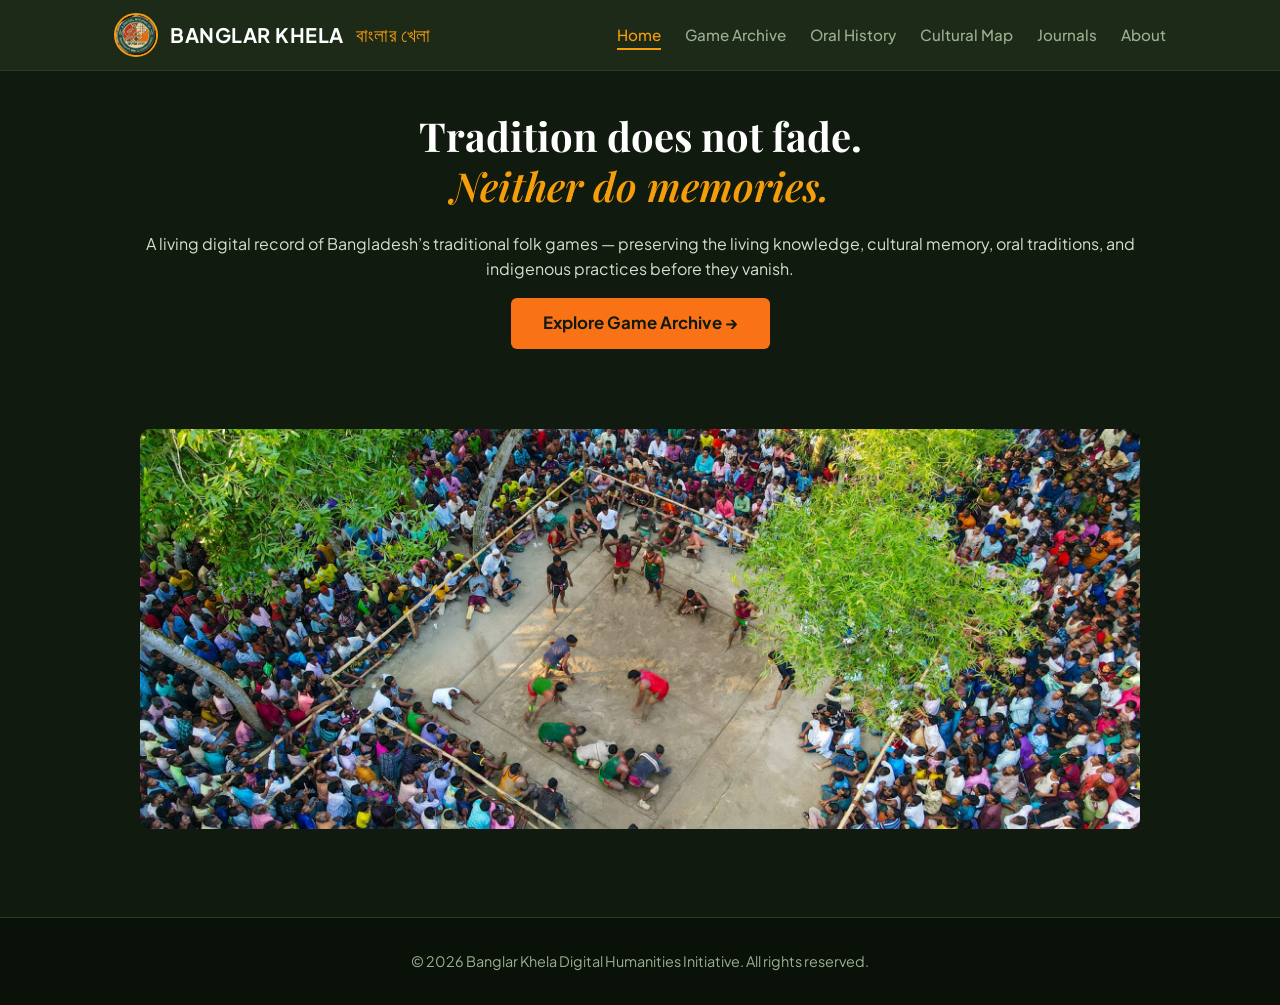
==== index.html @ e22b5107 "Add files via upload" ====
<!DOCTYPE html>
<html lang="en">
<head>
  <meta charset="UTF-8">
  <meta name="viewport" content="width=device-width, initial-scale=1.0">
  <title>Banglar Khela | Traditional Folk Games of Bangladesh</title>
  <link rel="stylesheet" href="style.css">
  <link rel="preconnect" href="https://fonts.googleapis.com">
  <link rel="preconnect" href="https://fonts.gstatic.com" crossorigin>
  <link href="https://fonts.googleapis.com/css2?family=Playfair+Display:ital,wght@0,600;0,700;1,600;1,700&family=Plus+Jakarta+Sans:wght@400;500;600;700&display=swap" rel="stylesheet">
</head>
<body>

  <!-- HEADER NAVBAR -->
  <header>
    <div class="container nav-container">
      <a href="index.html" class="brand-logo">
        <img src="logo.png" alt="Banglar Khela Logo" class="site-logo">
        <div class="brand-title">BANGLAR KHELA <span class="bengali">বাংলার খেলা</span></div>
      </a>
      <nav>
        <ul class="nav-links">
          <li><a href="index.html" class="active">Home</a></li>
          <li><a href="archive.html">Game Archive</a></li>
          <li><a href="oral-history.html">Oral History</a></li>
          <li><a href="cultural-map.html">Cultural Map</a></li>
          <li><a href="journals.html">Journals</a></li>
          <li><a href="about.html">About</a></li>
        </ul>
      </nav>
    </div>
  </header>

  <!-- HERO SECTION -->
  <main class="container hero-container">
    
    <!-- Intro Text Container -->
    <section class="hero-intro-card">
      <h1 class="hero-title">
        Tradition does not fade. <br>
        <span class="hero-title-italic">Neither do memories.</span>
      </h1>
      
      <p class="hero-subtitle">
        A living digital record of Bangladesh’s traditional folk games — preserving the living knowledge, cultural memory, oral traditions, and indigenous practices before they vanish.
      </p>
      
      <div class="explore-btn-wrap">
        <a href="archive.html" class="btn-primary">Explore Game Archive &rarr;</a>
      </div>
    </section>

    <!-- Featured Image Showcase -->
    <section class="hero-media-card">
      <div class="image-frame">
        <img src="hero-hadudu.jpg" alt="Traditional Game Match in Bangladesh" class="main-featured-image">
      </div>
    </section>

  </main>

  <!-- FOOTER -->
  <footer>
    <div class="container">
      &copy; 2026 Banglar Khela Digital Humanities Initiative. All rights reserved.
    </div>
  </footer>

</body>
</html>
---- style.css ----
/* ==========================================================================
   1. RESET & CSS VARIABLES (RICH DARK OLIVE THEME)
   ========================================================================== */

:root {
  /* Rich Dark Olive Color Palette */
  --bg-body: #111a0e;         /* Deepest Dark Olive Base */
  --bg-card: #1c2a17;         /* Elevated Dark Olive Cards & Header */
  --bg-darker: #0a1108;       /* Darkest Olive for Tables, Inputs & Footer */
  --border-color: #2a3d22;    /* Subtle Olive Border */
  --border-hover: #f59e0b;    /* Warm Gold Border Hover */
  
  /* Legacy/Compatibility Color Mappings */
  --bg-dark: var(--bg-body);
  --header-bg: var(--bg-card);
  --card-bg: var(--bg-card);
  --card-border: var(--border-color);

  /* Text Colors */
  --text-main: #d4e0ce;       /* Light olive sage text */
  --text-white: #ffffff;      /* High contrast white headings */
  --text-muted: #9bb091;      /* Muted sage-gray text */
  
  /* Accent Colors */
  --accent-gold: #f59e0b;     /* Warm Gold Accent */
  --gold-accent: #f59e0b;     /* Gold Accent Mapping */
  --gold-title: #e59836;      /* Title Gold Accent */
  --accent-orange: #f97316;   /* Vibrant Warm Orange */
  --accent-orange-hover: #ea580c;
  --accent-emerald: #10b981;  /* Fresh Emerald Accent */
  
  /* Badge Accent Colors */
  --green-badge: #2ecc71;
  --blue-badge: #3498db;
  --purple-badge: #9b59b6;
  --red-badge: #e74c3c;

  /* Spacing & Radii */
  --border-radius-sm: 6px;
  --border-radius-md: 10px;
  --border-radius-lg: 12px;
  --box-shadow: 0 4px 20px rgba(0, 0, 0, 0.4);
}

* {
  box-sizing: border-box;
  margin: 0;
  padding: 0;
}

body {
  background-color: var(--bg-body);
  color: var(--text-main);
  font-family: 'Plus Jakarta Sans', system-ui, -apple-system, sans-serif;
  line-height: 1.6;
}

.container {
  max-width: 1100px;
  margin: 0 auto;
  padding: 0 1.5rem;
}

.hero-container,
.content-wrapper {
  text-align: center;
}

/* ==========================================================================
   2. HEADER & NAVIGATION LAYOUT
   ========================================================================== */

header, .site-header {
  background-color: var(--bg-card);
  backdrop-filter: blur(10px);
  border-bottom: 1px solid var(--border-color);
  position: sticky;
  top: 0;
  z-index: 1000;
  padding: 0.8rem 0;
}

.nav-container {
  display: flex;
  justify-content: space-between;
  align-items: center;
  max-width: 1100px;
  margin: 0 auto;
  padding: 0 1.5rem;
}

/* Brand Section: Circular Logo + English & Bengali Title */
.brand-logo {
  display: flex;
  align-items: center;
  gap: 12px;
  text-decoration: none;
  font-size: 1.25rem;
  font-weight: 700;
  color: var(--text-white);
}

.brand-logo span {
  color: var(--accent-gold);
  margin-left: 4px;
}

/* Perfect Circle Logo Rule */
.site-logo,
.brand-logo img,
header img {
  width: 44px !important;
  height: 44px !important;
  border-radius: 50% !important;
  object-fit: cover !important;
  object-position: center;
  border: 2px solid var(--accent-gold) !important;
  flex-shrink: 0;
}

/* Title Styling */
.brand-title {
  color: var(--text-white);
  font-size: 1.25rem;
  font-weight: 700;
  letter-spacing: 0.5px;
  display: flex;
  align-items: center;
  gap: 8px;
}

.brand-title .bengali,
.bengali-title {
  color: var(--accent-gold);
  font-weight: 500;
  font-size: 1.2rem;
}

/* Navigation Links */
.nav-links, .nav-menu {
  display: flex;
  list-style: none;
  gap: 1.5rem;
  align-items: center;
  margin: 0;
  padding: 0;
}

.nav-links a, .nav-menu a {
  color: var(--text-muted);
  text-decoration: none;
  font-size: 0.95rem;
  font-weight: 500;
  transition: color 0.2s ease;
  padding-bottom: 4px;
}

.nav-links a:hover,
.nav-links a.active,
.nav-menu a:hover,
.nav-menu a.active {
  color: var(--accent-gold);
  border-bottom: 2px solid var(--accent-gold);
}

.header-title {
  text-align: center;
  margin-top: 15px;
  padding-bottom: 10px;
}

.header-title h1 {
  color: var(--gold-title);
  font-size: 2.2rem;
  margin-bottom: 6px;
}

.header-title p, .subtitle {
  color: var(--text-muted);
  font-size: 0.95rem;
}

/* ==========================================================================
   3. HEADINGS & GENERAL TYPOGRAPHY
   ========================================================================== */

h1, h2, h3 {
  color: var(--text-white);
  font-family: 'Playfair Display', Georgia, serif;
}

h1, .page-title {
  color: var(--accent-gold);
  font-size: 2.2rem;
  margin-bottom: 1rem;
  text-align: center;
}

p {
  margin-bottom: 1rem;
  color: var(--text-main);
}

/* ==========================================================================
   4. GAME ARCHIVE TABLE & FILTERS
   ========================================================================== */

.archive-container, section {
  padding: 2.5rem 0;
}

.archive-table, table {
  width: 100%;
  border-collapse: separate;
  border-spacing: 0;
  background-color: var(--bg-darker);
  border: 1px solid var(--border-color);
  border-radius: 8px;
  overflow: hidden;
  margin-top: 1.5rem;
  text-align: left;
}

.archive-table th, table th {
  color: var(--accent-gold);
  background-color: var(--bg-card);
  padding: 12px 16px;
  border-bottom: 1px solid var(--border-color);
  font-size: 0.95rem;
  font-weight: 600;
}

.archive-table td, table td {
  padding: 14px 16px;
  border-bottom: 1px solid var(--border-color);
  color: var(--text-white);
  font-size: 0.95rem;
}

.archive-table tr:hover {
  background-color: rgba(42, 61, 34, 0.5);
}

/* Category Filter Buttons */
.filter-tabs, .filter-buttons {
  display: flex;
  gap: 10px;
  margin-bottom: 1.5rem;
  flex-wrap: wrap;
}

.filter-btn, .tab-btn {
  background: var(--bg-card);
  border: 1px solid var(--border-color);
  color: var(--text-main);
  padding: 8px 16px;
  border-radius: 6px;
  cursor: pointer;
  font-size: 0.9rem;
  transition: all 0.2s ease;
}

.filter-btn.active, .filter-btn:hover,
.tab-btn.active, .tab-btn:hover {
  background: var(--accent-gold);
  color: var(--bg-body);
  border-color: var(--accent-gold);
  font-weight: 600;
}

/* ==========================================================================
   5. GENERAL CARDS & HERO SECTION
   ========================================================================== */

.card-grid {
  display: grid;
  grid-template-columns: repeat(auto-fit, minmax(300px, 1fr));
  gap: 1.5rem;
  margin-top: 2rem;
}

.card {
  background-color: var(--bg-card);
  border: 1px solid var(--border-color);
  border-radius: var(--border-radius-md);
  padding: 1.5rem;
  margin-bottom: 1.5rem;
  transition: transform 0.2s ease, border-color 0.2s ease;
  box-shadow: var(--box-shadow);
}

.card:hover {
  transform: translateY(-4px);
  border-color: var(--accent-gold);
}

.card h3, .card-title {
  color: var(--gold-title);
  font-size: 1.35rem;
  margin-bottom: 0.5rem;
}

a.view-link, .card a {
  color: var(--accent-gold);
  text-decoration: none;
  font-weight: 500;
}

a.view-link:hover {
  text-decoration: underline;
}

.btn-primary {
  display: inline-block;
  background-color: var(--accent-orange);
  color: var(--bg-body);
  padding: 0.75rem 2rem;
  border-radius: 6px;
  font-weight: 700;
  font-size: 1.05rem;
  text-decoration: none;
  transition: all 0.3s ease;
}

.btn-primary:hover {
  background-color: var(--accent-orange-hover);
  transform: translateY(-2px);
}

.main-featured-image {
  width: 100%;
  max-width: 1000px;
  height: 400px;
  object-fit: cover;
  border-radius: 10px;
  display: block;
  margin: 0 auto;
}

.hero-title {
  font-family: 'Playfair Display', Georgia, serif;
  font-size: 2.5rem;
  font-weight: 700;
  color: var(--text-white);
  margin-bottom: 1.25rem;
  line-height: 1.25;
}

.hero-title-italic {
  font-style: italic;
  color: var(--accent-gold);
  font-weight: 600;
}

/* ==========================================================================
   6. DOSSIER PAGE STYLES (game-detail.html)
   ========================================================================== */

.dossier-container {
  max-width: 900px;
  margin: 0 auto;
  padding: 2.5rem 1.5rem 5rem;
}

.back-link {
  display: inline-block;
  color: var(--accent-gold);
  text-decoration: none;
  font-weight: 600;
  font-size: 0.9rem;
  margin-bottom: 1.5rem;
  transition: color 0.2s ease;
}

.back-link:hover {
  color: var(--accent-orange);
}

.dossier-header-box {
  background-color: var(--bg-card);
  border: 1px solid var(--border-color);
  border-left: 5px solid var(--accent-gold);
  border-radius: var(--border-radius-lg);
  padding: 2rem;
  margin-bottom: 2rem;
  text-align: center;
  box-shadow: var(--box-shadow);
}

.dossier-title {
  font-family: 'Playfair Display', Georgia, serif;
  font-size: 2.5rem;
  color: var(--accent-gold);
  margin-bottom: 0.75rem;
}

.dossier-tagline {
  font-size: 1.1rem;
  color: var(--text-main);
  max-width: 750px;
  margin: 0 auto;
  line-height: 1.6;
}

.meta-grid {
  display: grid;
  grid-template-columns: repeat(auto-fit, minmax(260px, 1fr));
  gap: 1.25rem;
  margin-bottom: 2rem;
}

.meta-card {
  background-color: var(--bg-card);
  border: 1px solid var(--border-color);
  border-top: 3px solid var(--accent-orange);
  padding: 1.25rem 1.5rem;
  border-radius: 10px;
  display: flex;
  flex-direction: column;
  gap: 0.5rem;
  box-shadow: 0 2px 10px rgba(0, 0, 0, 0.3);
}

.meta-label {
  font-size: 0.75rem;
  text-transform: uppercase;
  letter-spacing: 0.08em;
  color: var(--accent-gold);
  font-weight: 700;
}

.meta-value {
  font-size: 0.98rem;
  color: var(--text-white);
  font-weight: 600;
  line-height: 1.4;
}

.dossier-box {
  background-color: var(--bg-card);
  border: 1px solid var(--border-color);
  border-radius: var(--border-radius-lg);
  padding: 2rem;
  margin-bottom: 2rem;
  box-shadow: var(--box-shadow);
}

.box-title {
  font-family: 'Playfair Display', Georgia, serif;
  font-size: 1.6rem;
  color: var(--accent-gold);
  margin-bottom: 1.25rem;
  padding-bottom: 0.5rem;
  border-bottom: 2px solid var(--border-color);
}

.subsection-title {
  font-size: 1.15rem;
  color: var(--text-white);
  margin: 1.5rem 0 1rem 0;
  font-weight: 600;
}

.dossier-text {
  color: var(--text-main);
  line-height: 1.8;
  font-size: 1rem;
  margin-bottom: 1rem;
}

.dossier-text:last-child {
  margin-bottom: 0;
}

.dossier-table {
  width: 100%;
  border-collapse: separate;
  border-spacing: 0;
  background-color: var(--bg-darker);
  border: 1px solid var(--border-color);
  border-radius: 8px;
  overflow: hidden;
  margin-top: 1rem;
}

.dossier-table th,
.dossier-table td {
  padding: 1rem 1.25rem;
  border-bottom: 1px solid var(--border-color);
  font-size: 0.95rem;
  text-align: left;
}

.dossier-table tr:last-child th,
.dossier-table tr:last-child td {
  border-bottom: none;
}

.dossier-table th {
  width: 35%;
  background-color: #142010;
  color: var(--accent-gold);
  font-weight: 600;
}

.dossier-table td {
  color: var(--text-white);
}

.dossier-list {
  list-style: none;
  padding-left: 0;
  margin-top: 1rem;
}

.dossier-list li {
  position: relative;
  padding-left: 1.5rem;
  margin-bottom: 0.85rem;
  color: var(--text-main);
  line-height: 1.6;
}

.dossier-list li::before {
  content: "•";
  color: var(--accent-orange);
  font-size: 1.5rem;
  position: absolute;
  left: 0.2rem;
  top: -0.2rem;
}

.dossier-list li strong {
  color: var(--text-white);
}

/* ==========================================================================
   7. GALLERY & MEDIA GRID
   ========================================================================== */

.media-gallery-grid {
  display: grid;
  grid-template-columns: repeat(auto-fit, minmax(300px, 1fr));
  gap: 1.5rem;
  margin-top: 1rem;
}

.media-card-wrapper {
  background-color: var(--bg-card);
  border: 1px solid var(--border-color);
  padding: 1rem;
  border-radius: var(--border-radius-lg);
  margin-bottom: 2rem;
}

.dossier-img {
  width: 100%;
  max-height: 420px;
  object-fit: cover;
  border-radius: 8px;
  display: block;
}

.media-caption {
  font-size: 0.85rem;
  color: var(--text-muted);
  text-align: center;
  margin-top: 0.75rem;
  font-style: italic;
}

/* ==========================================================================
   8. ORAL HISTORY VAULT STYLES (Shakrain, Audio, Video & Badges)
   ========================================================================== */

.interview-card {
  position: relative;
}

.card-header {
  display: flex;
  align-items: center;
  gap: 12px;
  margin-bottom: 12px;
  flex-wrap: wrap;
}

.card-header h2 {
  font-size: 1.5rem;
  color: var(--accent-gold);
}

.orator-info, .interview-meta {
  font-size: 0.9rem;
  color: var(--text-muted);
  margin-bottom: 15px;
  line-height: 1.5;
}

.interview-meta {
  padding-bottom: 10px;
  border-bottom: 1px solid var(--border-color);
}

/* Badges */
.badge {
  padding: 4px 10px;
  border-radius: 20px;
  font-size: 0.75rem;
  font-weight: 700;
  text-transform: uppercase;
  color: #ffffff;
}

.badge-text { background-color: var(--blue-badge); }
.badge-audio { background-color: var(--purple-badge); }
.badge-video { background-color: var(--red-badge); }

.consent-badge, .ethical-note {
  display: inline-block;
  background-color: rgba(16, 185, 129, 0.15);
  color: var(--accent-emerald);
  font-size: 0.85rem;
  padding: 6px 12px;
  border-radius: 6px;
  border: 1px solid rgba(16, 185, 129, 0.3);
  font-weight: 600;
  margin-top: 10px;
}

/* Quote Box */
.transcript-excerpt {
  background-color: var(--bg-darker);
  border-left: 4px solid var(--accent-gold);
  padding: 1.25rem 1.5rem;
  margin: 1rem 0;
  font-style: italic;
  border-radius: 0 8px 8px 0;
  box-shadow: inset 0 2px 4px rgba(0,0,0,0.2);
}

.transcript-excerpt p {
  color: #e2ece5;
  margin-bottom: 0.8rem;
  font-size: 1.02rem;
  line-height: 1.7;
}

.transcript-excerpt p:last-child {
  margin-bottom: 0;
}

/* Media Wrappers */
.audio-wrapper, .audio-player-wrapper {
  background: var(--bg-darker);
  border: 1px solid var(--border-color);
  padding: 1.25rem;
  border-radius: 8px;
  text-align: center;
  margin: 15px 0;
}

.custom-audio {
  width: 100%;
  max-width: 600px;
  margin-bottom: 6px;
  outline: none;
}

.audio-caption {
  font-size: 0.9rem;
  color: var(--text-muted);
  margin-bottom: 0;
}

.video-wrapper {
  position: relative;
  padding-bottom: 56.25%;
  height: 0;
  overflow: hidden;
  border-radius: 8px;
  background-color: #000000;
  border: 1px solid var(--border-color);
  margin: 15px 0;
}

.video-wrapper iframe {
  position: absolute;
  top: 0;
  left: 0;
  width: 100%;
  height: 100%;
  border: 0;
}

.card-footer {
  margin-top: 15px;
}

/* ==========================================================================
   9. SUBMISSION FORM CARD
   ========================================================================== */

.submission-card, .submission-section {
  background-color: var(--bg-card);
  border: 1px solid var(--border-color);
  border-top: 4px solid var(--accent-gold);
  border-radius: var(--border-radius-lg);
  padding: 28px;
  margin-top: 40px;
  box-shadow: var(--box-shadow);
}

.submission-card h2, .submission-section h2 {
  color: var(--text-white);
  font-size: 1.5rem;
  margin-bottom: 6px;
}

.section-desc {
  font-size: 0.9rem;
  color: var(--text-muted);
  margin-bottom: 22px;
}

.memory-form {
  display: flex;
  flex-direction: column;
  gap: 16px;
}

.form-group {
  display: flex;
  flex-direction: column;
  gap: 6px;
}

.form-group label {
  font-size: 0.88rem;
  color: var(--text-main);
  font-weight: 600;
}

.form-group input[type="text"],
.form-group input[type="url"],
.form-group textarea {
  background-color: var(--bg-darker);
  border: 1px solid var(--border-color);
  color: var(--text-white);
  padding: 10px 12px;
  border-radius: 6px;
  font-size: 0.9rem;
  font-family: inherit;
  transition: border-color 0.2s ease;
}

.form-group input:focus,
.form-group textarea:focus {
  outline: none;
  border-color: var(--accent-gold);
}

.checkbox-group {
  flex-direction: row;
  align-items: flex-start;
  gap: 10px;
}

.checkbox-group input {
  margin-top: 4px;
}

.checkbox-group label {
  font-size: 0.82rem;
  color: var(--text-muted);
  font-weight: normal;
}

.submit-btn {
  background-color: var(--accent-gold);
  color: var(--bg-body);
  border: none;
  padding: 11px 22px;
  border-radius: 6px;
  font-size: 0.95rem;
  font-weight: 700;
  cursor: pointer;
  align-self: flex-start;
  transition: opacity 0.2s ease, transform 0.2s ease;
}

.submit-btn:hover {
  opacity: 0.9;
  transform: translateY(-1px);
}

.thank-you-msg {
  font-size: 0.8rem;
  color: var(--text-muted);
  font-style: italic;
  margin-top: 4px;
}

/* ==========================================================================
   10. FOOTER
   ========================================================================== */

footer, .site-footer {
  border-top: 1px solid var(--border-color);
  padding: 2rem 0;
  text-align: center;
  color: var(--text-muted);
  background-color: var(--bg-darker);
  margin-top: 3rem;
  font-size: 0.9rem;
}
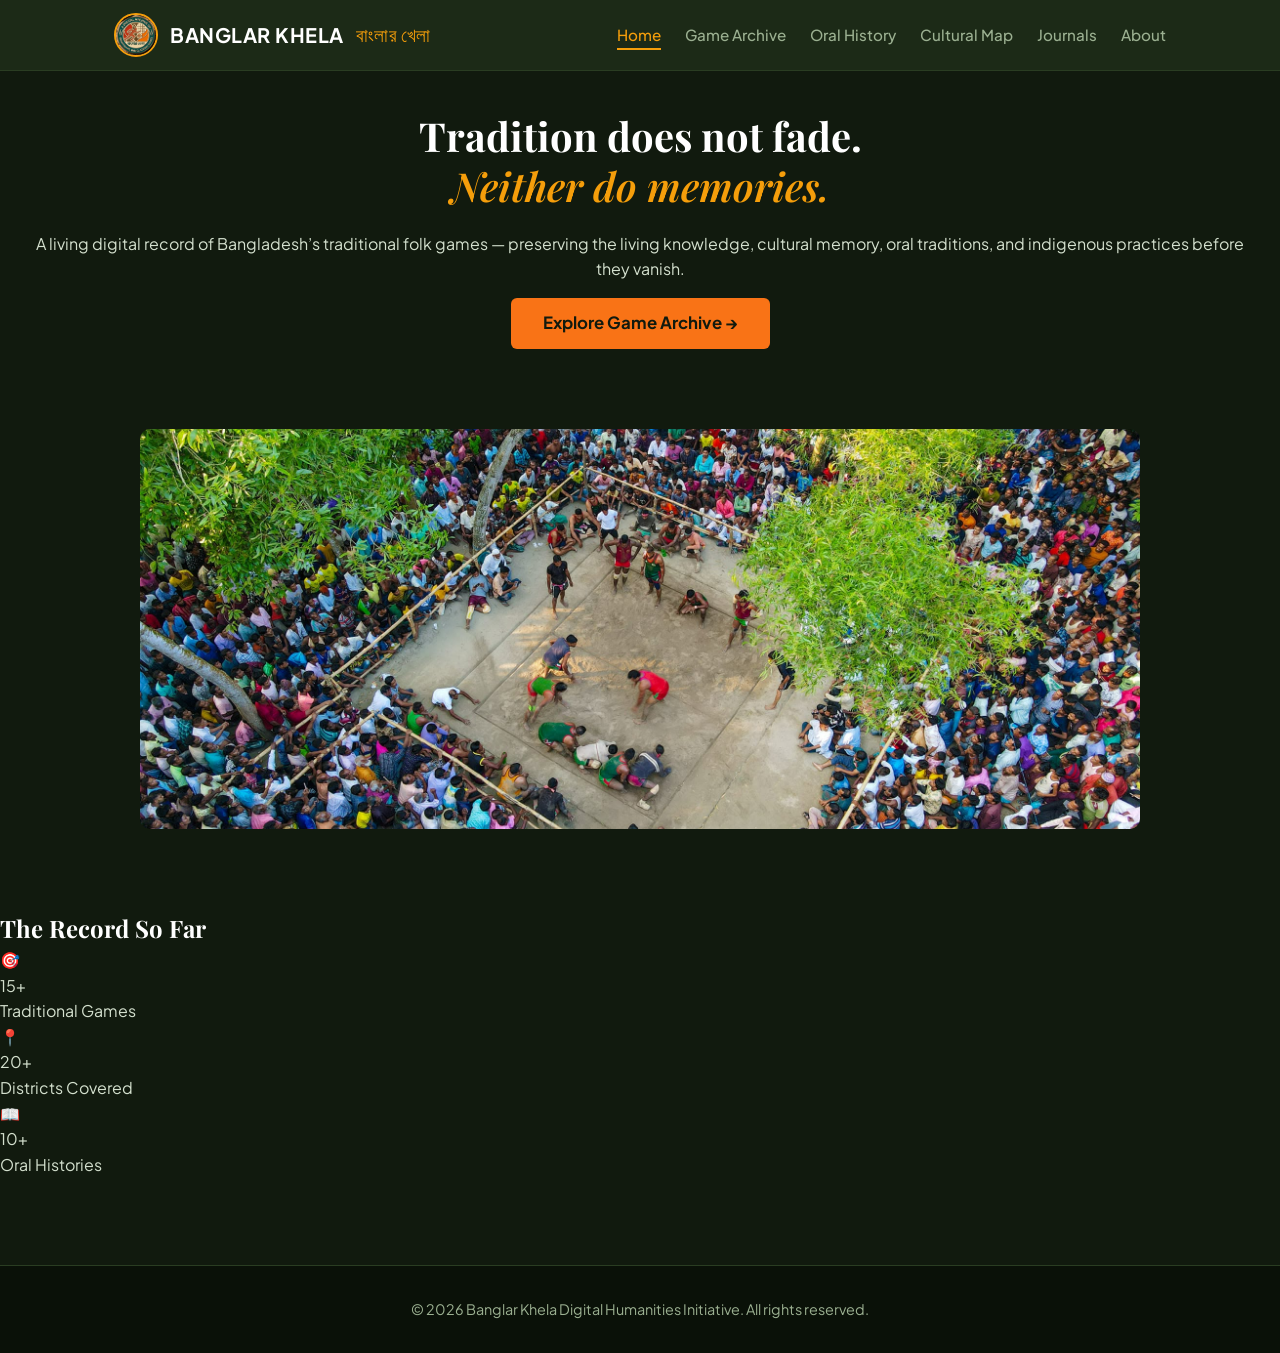
==== commit 95157afa: "Update index.html" ====
--- a/index.html
+++ b/index.html
@@ -59,6 +59,32 @@
 
   </main>
 
+  <!-- STATS SECTION -->
+<section class="stats-section">
+  <h2 class="section-title">The Record So Far</h2>
+  <div class="title-divider"></div>
+
+  <div class="stats-grid">
+    <div class="stat-card">
+      <div class="stat-icon">🎯</div>
+      <div class="stat-number">15+</div>
+      <div class="stat-label">Traditional Games</div>
+    </div>
+
+    <div class="stat-card">
+      <div class="stat-icon">📍</div>
+      <div class="stat-number">20+</div>
+      <div class="stat-label">Districts Covered</div>
+    </div>
+
+    <div class="stat-card">
+      <div class="stat-icon">📖</div>
+      <div class="stat-number">10+</div>
+      <div class="stat-label">Oral Histories</div>
+    </div>
+  </div>
+</section>
+
   <!-- FOOTER -->
   <footer>
     <div class="container">
@@ -67,4 +93,4 @@
   </footer>
 
 </body>
-</html>+</html>
--- a/style.css
+++ b/style.css
@@ -802,6 +802,116 @@
 }
 
 /* ==========================================================================
+   MOBILE RESPONSIVE STYLES
+   ========================================================================== */
+@media screen and (max-width: 768px) {
+
+  /* Adjust Container Padding */
+  body, .container {
+    padding-left: 1rem !important;
+    padding-right: 1rem !important;
+    overflow-x: hidden;
+  }
+
+  /* Make Navigation Bar Scroll horizontally or stack */
+  .nav-container {
+    flex-direction: column;
+    align-items: center;
+    gap: 1rem;
+  }
+
+  .nav-menu, .nav-links {
+    display: flex;
+    flex-wrap: wrap;
+    justify-content: center;
+    gap: 0.5rem;
+    padding: 0;
+  }
+
+  .nav-menu a, .nav-links a {
+    font-size: 0.85rem;
+    padding: 0.3rem 0.6rem;
+  }
+
+  /* Scale Down Typography for Phone Screens */
+  h1, .page-title {
+    font-size: 1.8rem !important;
+    line-height: 1.2 !important;
+  }
+
+  h2 {
+    font-size: 1.4rem !important;
+  }
+
+  p, .subtitle, .dossier-text {
+    font-size: 0.95rem !important;
+  }
+
+  /* Filter Buttons Wrap nicely on small displays */
+  .filter-tabs {
+    flex-wrap: wrap;
+    gap: 0.4rem;
+  }
+
+  .filter-btn {
+    font-size: 0.8rem;
+    padding: 0.4rem 0.8rem;
+  }
+
+  /* Game Archive Table Mobile Fixes */
+  .archive-table-container, .table-wrapper, div:has(> table) {
+    width: 100% !important;
+    overflow-x: auto !important;
+    -webkit-overflow-scrolling: touch;
+    margin-bottom: 1rem;
+  }
+
+  table {
+    display: table !important;
+    width: 100% !important;
+    font-size: 0.8rem !important;
+    border-collapse: collapse;
+  }
+
+  th, td {
+    padding: 8px 6px !important;
+    white-space: normal !important;
+    word-break: break-word !important;
+  }
+
+  .search-container input, .search-bar {
+    width: 100% !important;
+    box-sizing: border-box;
+  }
+
+  .card, .submission-card {
+    padding: 1rem !important;
+  }
+}
+
+/* Force Horizontal Scroll for Game Archive Table */
+.archive-container, 
+main, 
+.table-container, 
+div:has(> table) {
+  width: 100% !important;
+  max-width: 100vw !important;
+  overflow-x: auto !important;
+  -webkit-overflow-scrolling: touch;
+  box-sizing: border-box;
+}
+
+table {
+  min-width: 600px !important;
+  width: 100% !important;
+}
+
+th, td {
+  white-space: normal !important;
+  word-wrap: break-word !important;
+}
+
+/* ==========================================================================
    10. FOOTER
    ========================================================================== */
 
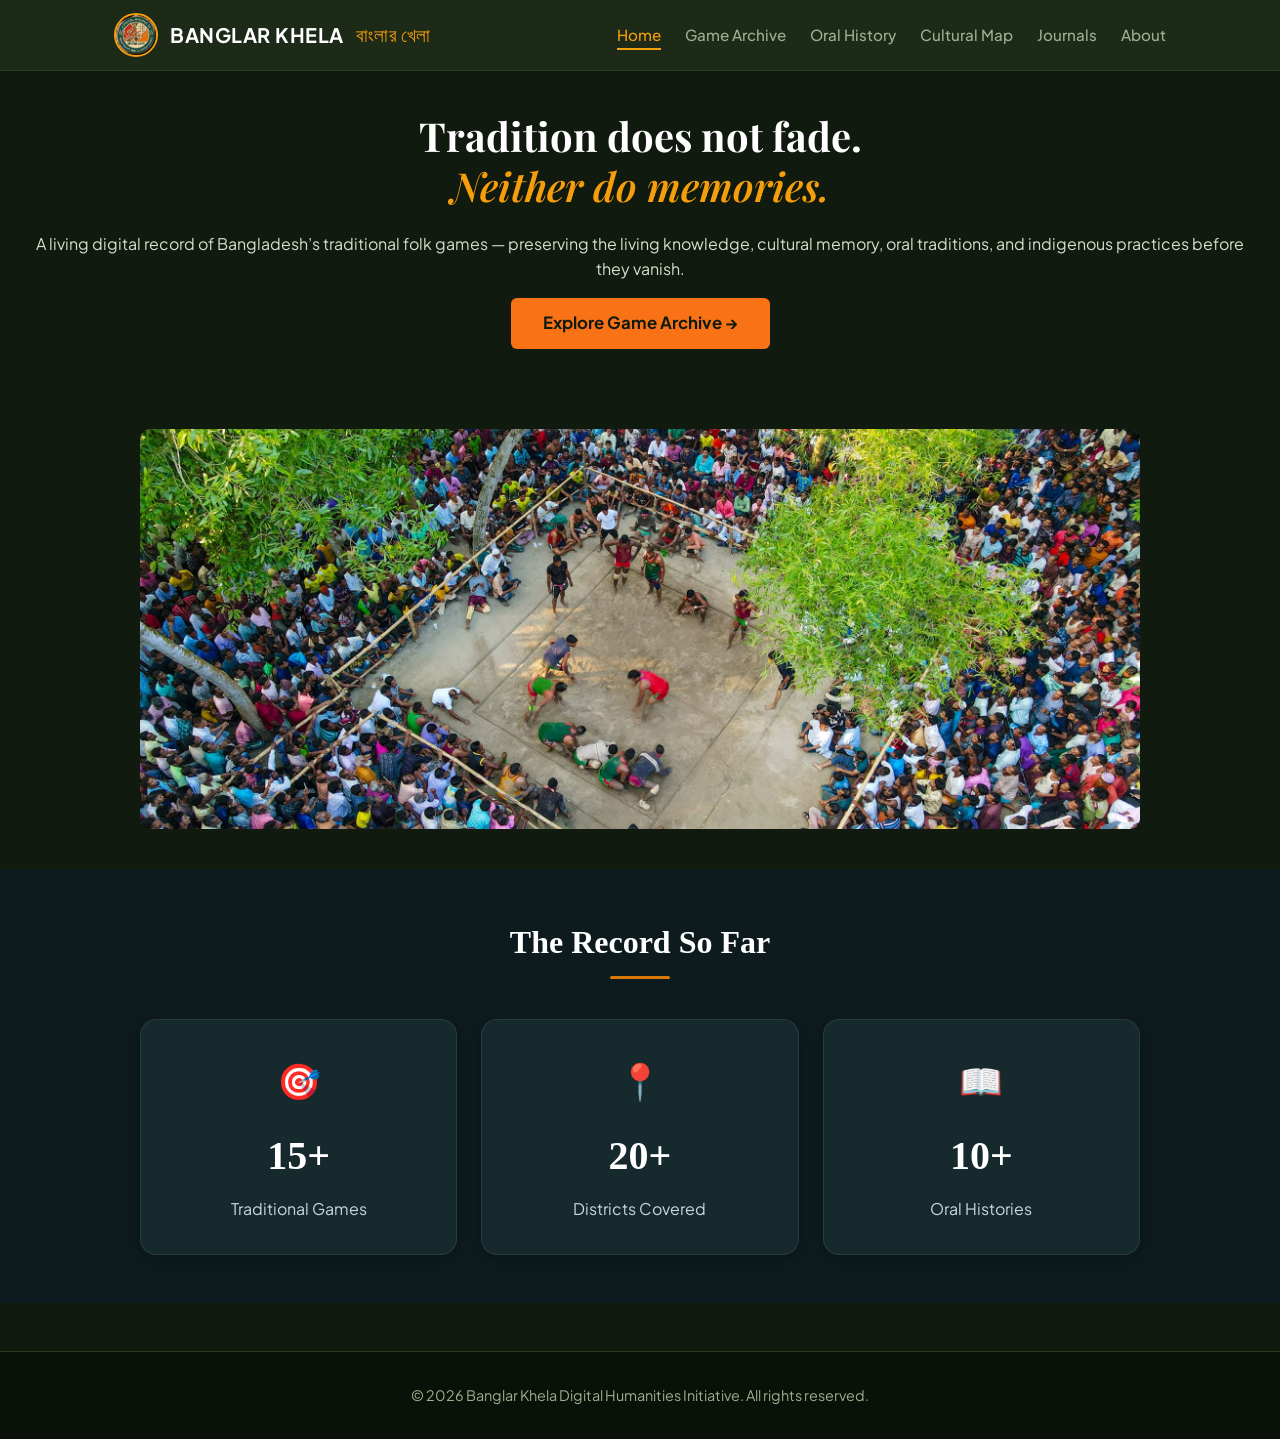
==== commit 148aa1de: "Update index.html" ====
--- a/index.html
+++ b/index.html
@@ -59,32 +59,32 @@
 
   </main>
 
-  <!-- STATS SECTION -->
-<section class="stats-section">
-  <h2 class="section-title">The Record So Far</h2>
-  <div class="title-divider"></div>
+ <section class="stats-section">
+  <div class="container">
+    <h2 class="section-title">The Record So Far</h2>
+    <div class="title-divider"></div>
 
-  <div class="stats-grid">
-    <div class="stat-card">
-      <div class="stat-icon">🎯</div>
-      <div class="stat-number">15+</div>
-      <div class="stat-label">Traditional Games</div>
-    </div>
+    <div class="stats-grid">
+      <div class="stat-card">
+        <div class="stat-icon">🎯</div>
+        <div class="stat-number">15+</div>
+        <div class="stat-label">Traditional Games</div>
+      </div>
 
-    <div class="stat-card">
-      <div class="stat-icon">📍</div>
-      <div class="stat-number">20+</div>
-      <div class="stat-label">Districts Covered</div>
-    </div>
+      <div class="stat-card">
+        <div class="stat-icon">📍</div>
+        <div class="stat-number">20+</div>
+        <div class="stat-label">Districts Covered</div>
+      </div>
 
-    <div class="stat-card">
-      <div class="stat-icon">📖</div>
-      <div class="stat-number">10+</div>
-      <div class="stat-label">Oral Histories</div>
+      <div class="stat-card">
+        <div class="stat-icon">📖</div>
+        <div class="stat-number">10+</div>
+        <div class="stat-label">Oral Histories</div>
+      </div>
     </div>
   </div>
 </section>
-
   <!-- FOOTER -->
   <footer>
     <div class="container">
--- a/style.css
+++ b/style.css
@@ -911,6 +911,73 @@
   word-wrap: break-word !important;
 }
 
+/* STATS SECTION STYLES */
+.stats-section {
+  padding: 3rem 1.5rem;
+  text-align: center;
+  background-color: #0d1b1e; /* Dark theme background */
+}
+
+.section-title {
+  font-family: serif;
+  font-size: 2rem;
+  color: #ffffff;
+  margin-bottom: 0.5rem;
+}
+
+.title-divider {
+  width: 60px;
+  height: 3px;
+  background-color: #d97706; /* Accent line */
+  margin: 0 auto 2.5rem auto;
+  border-radius: 2px;
+}
+
+.stats-grid {
+  display: grid;
+  grid-template-columns: repeat(auto-fit, minmax(220px, 1fr));
+  gap: 1.5rem;
+  max-width: 1000px;
+  margin: 0 auto;
+}
+
+.stat-card {
+  background-color: #162a2d; /* Card background color matching the blue reference style */
+  border: 1px solid rgba(255, 255, 255, 0.08);
+  border-radius: 16px;
+  padding: 2rem 1rem;
+  display: flex;
+  flex-direction: column;
+  align-items: center;
+  box-shadow: 0 4px 12px rgba(0, 0, 0, 0.2);
+}
+
+.stat-icon {
+  font-size: 2.2rem;
+  margin-bottom: 1rem;
+}
+
+.stat-number {
+  font-family: serif;
+  font-size: 2.5rem;
+  font-weight: bold;
+  color: #ffffff;
+  margin-bottom: 0.5rem;
+}
+
+.stat-label {
+  font-size: 1rem;
+  color: #cbd5e1;
+}
+
+/* Mobile responsive layout */
+@media (max-width: 600px) {
+  .stats-grid {
+    grid-template-columns: 1fr;
+    gap: 1rem;
+  }
+}
+
 /* ==========================================================================
    10. FOOTER
    ========================================================================== */
@@ -923,4 +990,4 @@
   background-color: var(--bg-darker);
   margin-top: 3rem;
   font-size: 0.9rem;
-}+}
